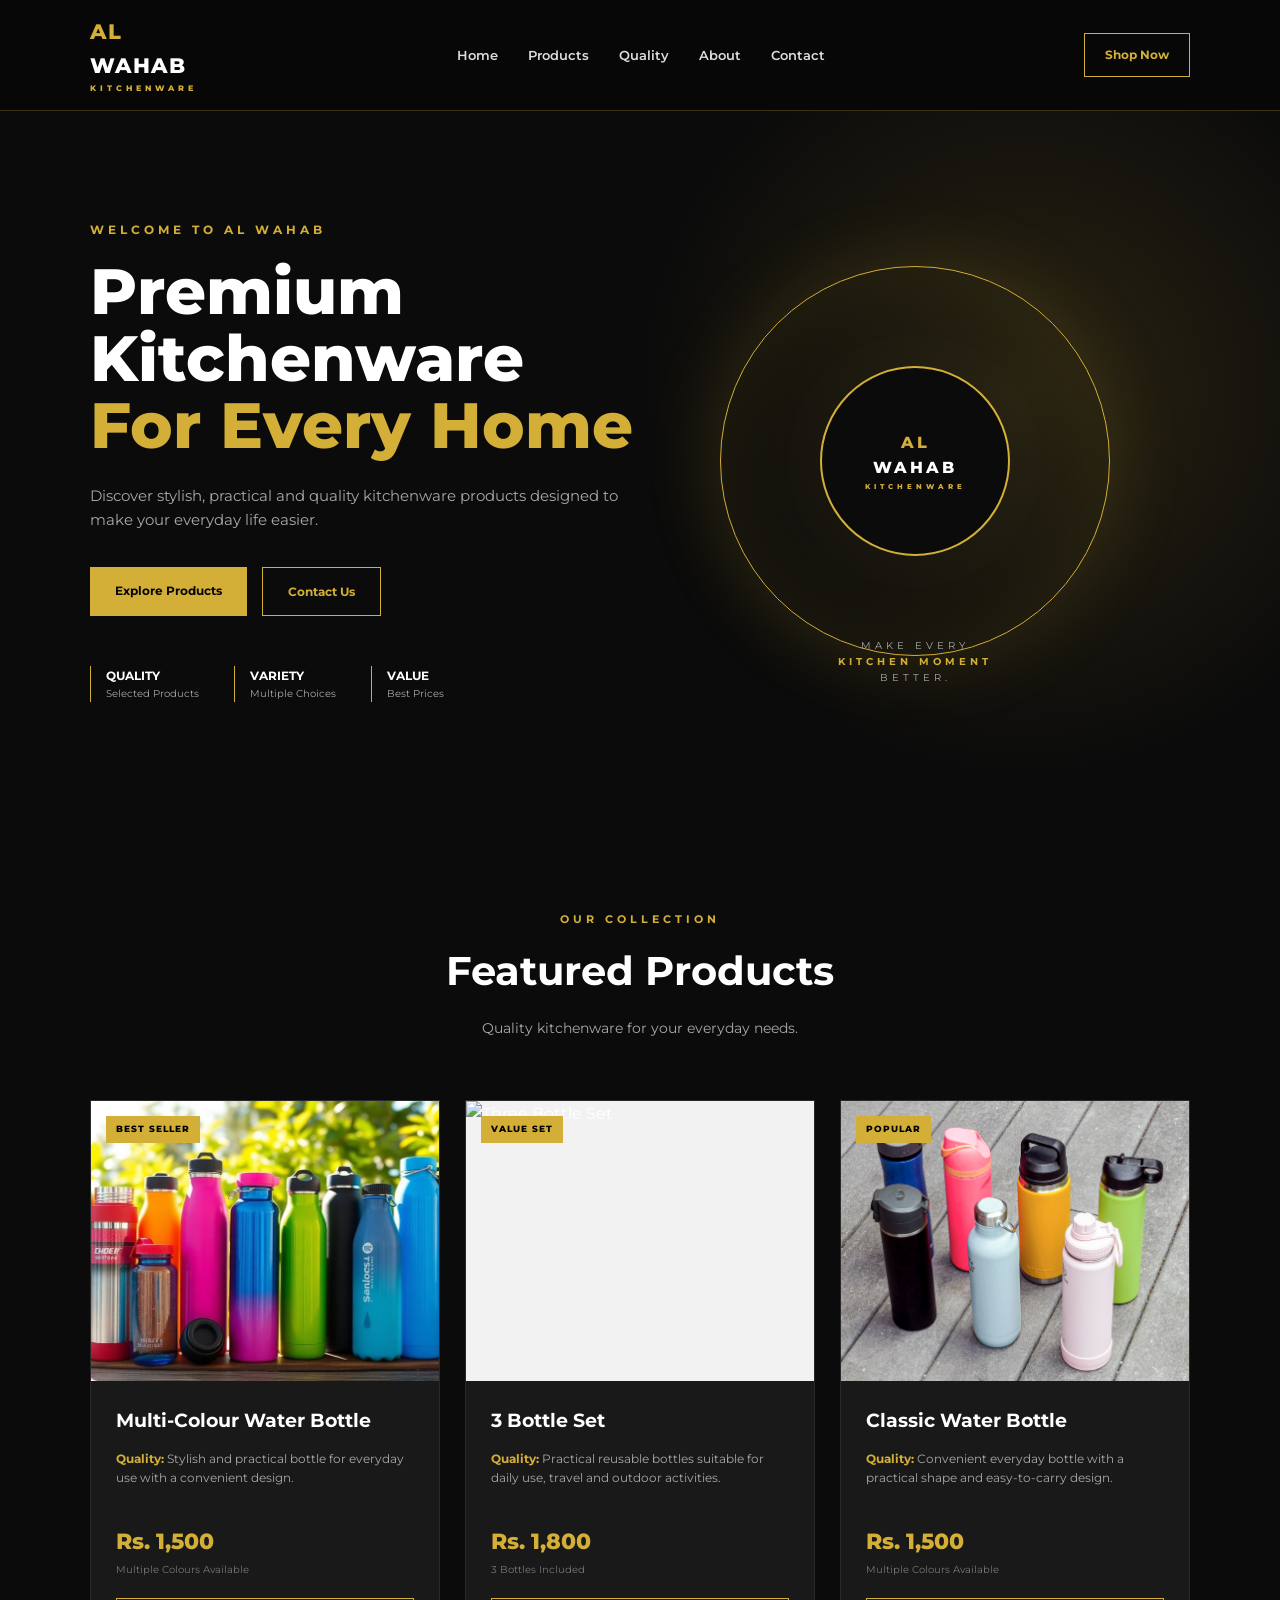
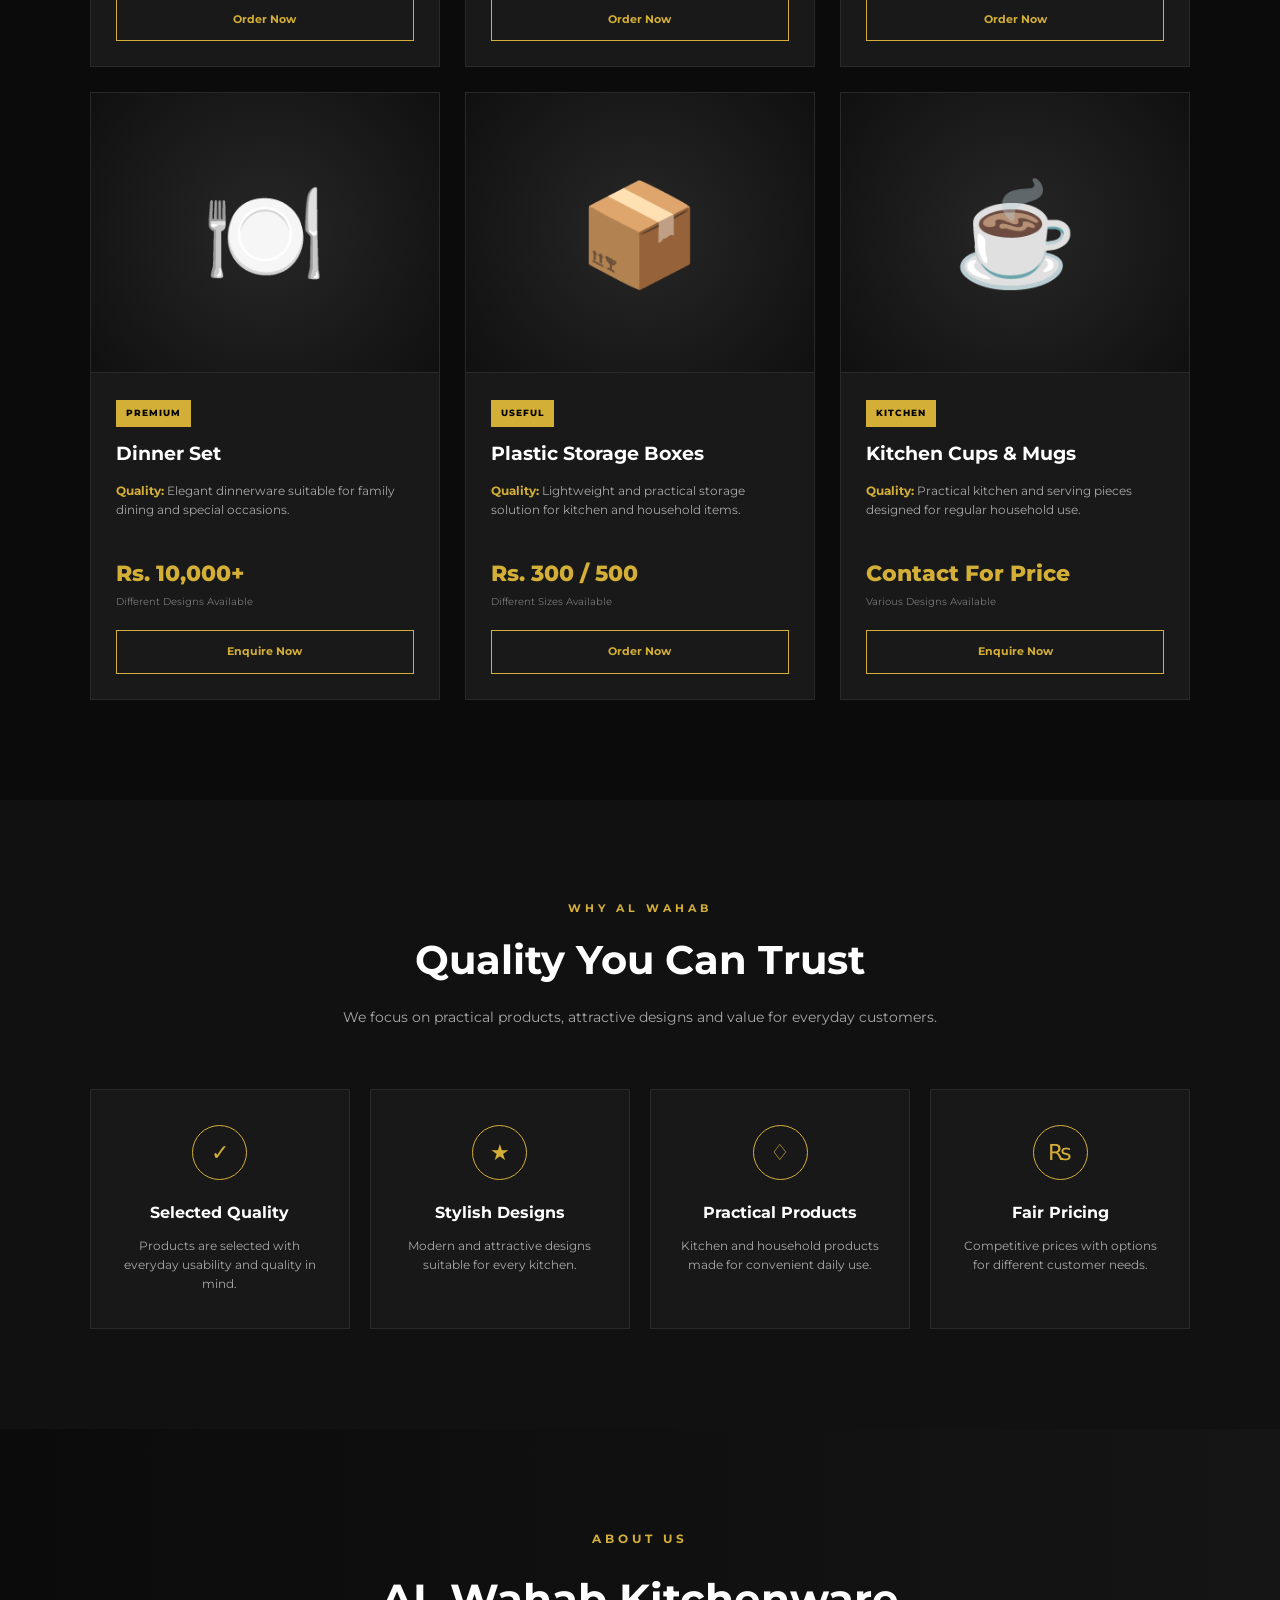
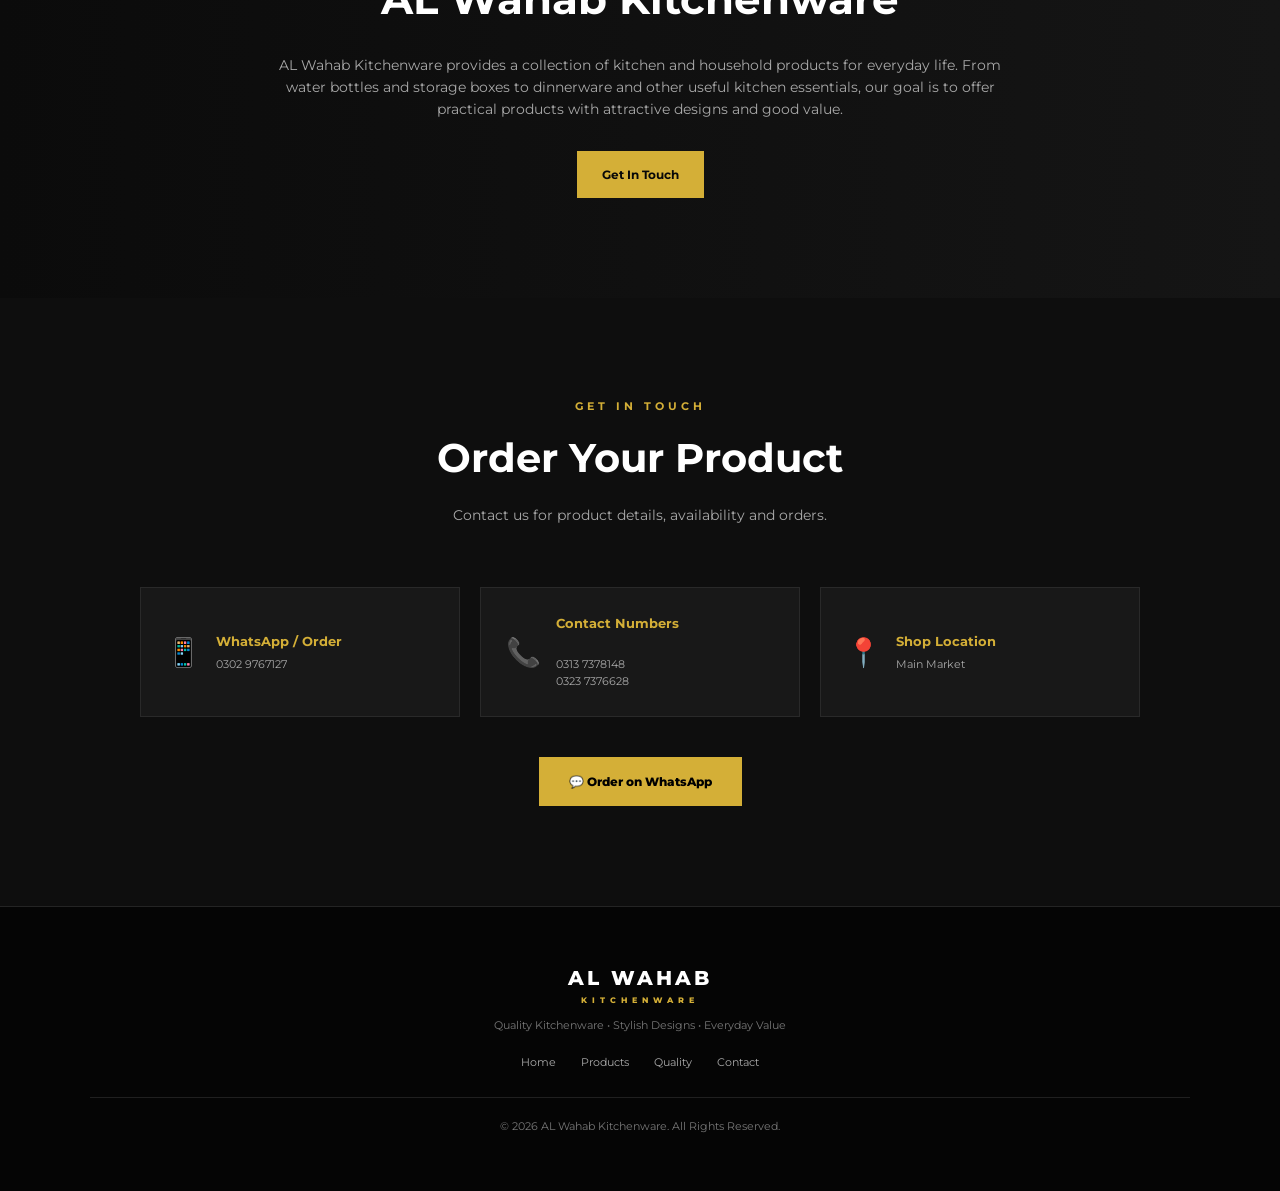
==== index.html @ 00d8bc2f "Add files via upload" ====
<!DOCTYPE html>
<html lang="en">
<head>
    <meta charset="UTF-8">
    <meta name="viewport" content="width=device-width, initial-scale=1.0">

    <title>AL Wahab Kitchenware</title>

    <link rel="preconnect" href="https://fonts.googleapis.com">
    <link rel="preconnect" href="https://fonts.gstatic.com" crossorigin>

    <link href="https://fonts.googleapis.com/css2?family=Montserrat:wght@400;500;600;700;800&display=swap"
          rel="stylesheet">

    <link rel="stylesheet" href="style.css">
</head>

<body>

<!-- ================= NAVBAR ================= -->

<header class="navbar">

    <div class="logo">
        <span>AL</span> WAHAB
        <small>KITCHENWARE</small>
    </div>

    <nav>
        <a href="#home">Home</a>
        <a href="#products">Products</a>
        <a href="#quality">Quality</a>
        <a href="#about">About</a>
        <a href="#contact">Contact</a>
    </nav>

    <a href="#products" class="nav-button">
        Shop Now
    </a>

</header>


<!-- ================= HERO ================= -->

<section class="hero" id="home">

    <div class="hero-content">

        <p class="small-heading">
            WELCOME TO AL WAHAB
        </p>

        <h1>
            Premium Kitchenware
            <span>For Every Home</span>
        </h1>

        <p class="hero-description">
            Discover stylish, practical and quality kitchenware
            products designed to make your everyday life easier.
        </p>

        <div class="hero-buttons">

            <a href="#products" class="gold-button">
                Explore Products
            </a>

            <a href="#contact" class="outline-button">
                Contact Us
            </a>

        </div>

        <div class="features">

            <div>
                <strong>QUALITY</strong>
                <small>Selected Products</small>
            </div>

            <div>
                <strong>VARIETY</strong>
                <small>Multiple Choices</small>
            </div>

            <div>
                <strong>VALUE</strong>
                <small>Best Prices</small>
            </div>

        </div>

    </div>


    <div class="hero-design">

        <div class="circle"></div>

        <div class="hero-logo">
            <span>AL</span>
            WAHAB
            <small>KITCHENWARE</small>
        </div>

        <p>
            MAKE EVERY
            <strong>KITCHEN MOMENT</strong>
            BETTER.
        </p>

    </div>

</section>


<!-- ================= PRODUCTS ================= -->

<section class="products-section" id="products">

    <div class="section-title">

        <p>OUR COLLECTION</p>

        <h2>Featured Products</h2>

        <span>
            Quality kitchenware for your everyday needs.
        </span>

    </div>


    <div class="product-grid">


        <!-- PRODUCT 1 -->

        <div class="product-card">

            <div class="product-image">

                <img src="stylish_reusable_water_bottles.jpg"
                     alt="Multi Colour Water Bottle">

                <span class="product-tag">
                    BEST SELLER
                </span>

            </div>

            <div class="product-content">

                <h3>
                    Multi-Colour Water Bottle
                </h3>

                <p class="quality">
                    <strong>Quality:</strong>
                    Stylish and practical bottle for
                    everyday use with a convenient design.
                </p>

                <div class="price">
                    Rs. 1,500
                </div>

                <p class="availability">
                    Multiple Colours Available
                </p>

                <a href="#contact" class="order-button">
                    Order Now
                </a>

            </div>

        </div>


        <!-- PRODUCT 2 -->

        <div class="product-card">

            <div class="product-image">

                <img src="set-of-3-water-bottle-with-motivational-1000x1000.webp"
                     alt="Three Bottle Set">

                <span class="product-tag">
                    VALUE SET
                </span>

            </div>

            <div class="product-content">

                <h3>
                    3 Bottle Set
                </h3>

                <p class="quality">
                    <strong>Quality:</strong>
                    Practical reusable bottles suitable
                    for daily use, travel and outdoor activities.
                </p>

                <div class="price">
                    Rs. 1,800
                </div>

                <p class="availability">
                    3 Bottles Included
                </p>

                <a href="#contact" class="order-button">
                    Order Now
                </a>

            </div>

        </div>


        <!-- PRODUCT 3 -->

        <div class="product-card">

            <div class="product-image">

                <img src="waterbottle_lineup_reshoot_1-630ca81c320c48d684f269d82783acb2 (1).jpeg"
                     alt="Water Bottle">

                <span class="product-tag">
                    POPULAR
                </span>

            </div>

            <div class="product-content">

                <h3>
                    Classic Water Bottle
                </h3>

                <p class="quality">
                    <strong>Quality:</strong>
                    Convenient everyday bottle with a
                    practical shape and easy-to-carry design.
                </p>

                <div class="price">
                    Rs. 1,500
                </div>

                <p class="availability">
                    Multiple Colours Available
                </p>

                <a href="#contact" class="order-button">
                    Order Now
                </a>

            </div>

        </div>


        <!-- PRODUCT 4 -->

        <div class="product-card">

            <div class="product-icon">
                🍽️
            </div>

            <div class="product-content">

                <span class="product-tag static">
                    PREMIUM
                </span>

                <h3>
                    Dinner Set
                </h3>

                <p class="quality">
                    <strong>Quality:</strong>
                    Elegant dinnerware suitable for
                    family dining and special occasions.
                </p>

                <div class="price">
                    Rs. 10,000+
                </div>

                <p class="availability">
                    Different Designs Available
                </p>

                <a href="#contact" class="order-button">
                    Enquire Now
                </a>

            </div>

        </div>


        <!-- PRODUCT 5 -->

        <div class="product-card">

            <div class="product-icon">
                📦
            </div>

            <div class="product-content">

                <span class="product-tag static">
                    USEFUL
                </span>

                <h3>
                    Plastic Storage Boxes
                </h3>

                <p class="quality">
                    <strong>Quality:</strong>
                    Lightweight and practical storage
                    solution for kitchen and household items.
                </p>

                <div class="price">
                    Rs. 300 / 500
                </div>

                <p class="availability">
                    Different Sizes Available
                </p>

                <a href="#contact" class="order-button">
                    Order Now
                </a>

            </div>

        </div>


        <!-- PRODUCT 6 -->

        <div class="product-card">

            <div class="product-icon">
                ☕
            </div>

            <div class="product-content">

                <span class="product-tag static">
                    KITCHEN
                </span>

                <h3>
                    Kitchen Cups & Mugs
                </h3>

                <p class="quality">
                    <strong>Quality:</strong>
                    Practical kitchen and serving pieces
                    designed for regular household use.
                </p>

                <div class="price">
                    Contact For Price
                </div>

                <p class="availability">
                    Various Designs Available
                </p>

                <a href="#contact" class="order-button">
                    Enquire Now
                </a>

            </div>

        </div>

    </div>

</section>


<!-- ================= QUALITY ================= -->

<section class="quality-section" id="quality">

    <div class="section-title">

        <p>WHY AL WAHAB</p>

        <h2>Quality You Can Trust</h2>

        <span>
            We focus on practical products, attractive designs
            and value for everyday customers.
        </span>

    </div>


    <div class="quality-grid">

        <div class="quality-box">

            <div class="quality-icon">✓</div>

            <h3>
                Selected Quality
            </h3>

            <p>
                Products are selected with everyday
                usability and quality in mind.
            </p>

        </div>


        <div class="quality-box">

            <div class="quality-icon">★</div>

            <h3>
                Stylish Designs
            </h3>

            <p>
                Modern and attractive designs suitable
                for every kitchen.
            </p>

        </div>


        <div class="quality-box">

            <div class="quality-icon">♢</div>

            <h3>
                Practical Products
            </h3>

            <p>
                Kitchen and household products made
                for convenient daily use.
            </p>

        </div>


        <div class="quality-box">

            <div class="quality-icon">₨</div>

            <h3>
                Fair Pricing
            </h3>

            <p>
                Competitive prices with options for
                different customer needs.
            </p>

        </div>

    </div>

</section>


<!-- ================= ABOUT ================= -->

<section class="about-section" id="about">

    <div class="about-content">

        <p class="small-heading">
            ABOUT US
        </p>

        <h2>
            AL Wahab Kitchenware
        </h2>

        <p>
            AL Wahab Kitchenware provides a collection of
            kitchen and household products for everyday life.
            From water bottles and storage boxes to dinnerware
            and other useful kitchen essentials, our goal is to
            offer practical products with attractive designs
            and good value.
        </p>

        <a href="#contact" class="gold-button">
            Get In Touch
        </a>

    </div>

</section>


<!-- ================= CONTACT ================= -->

<section class="contact-section" id="contact">

    <div class="section-title">

        <p>GET IN TOUCH</p>

        <h2>
            Order Your Product
        </h2>

        <span>
            Contact us for product details, availability
            and orders.
        </span>

    </div>


    <div class="contact-box">

        <div class="contact-item">

            <span>📱</span>

            <div>

                <h3>
                    WhatsApp / Order
                </h3>

                <p>
                    0302 9767127
                </p>

            </div>

        </div>


        <div class="contact-item">

            <span>📞</span>

            <div>

                <h3>
                    Contact Numbers
                </h3>

                <p>
                    <br>
                    0313 7378148<br>
                    0323 7376628
                </p>

            </div>

        </div>


        <div class="contact-item">

            <span>📍</span>

            <div>

                <h3>
                    Shop Location
                </h3>

                <p>
                    Main Market
                </p>

            </div>

        </div>

    </div>


    <a href="https://wa.me/923029767127"
       class="whatsapp-button"
       target="_blank">

        💬 Order on WhatsApp

    </a>

</section>


<!-- ================= FOOTER ================= -->

<footer>

    <div class="footer-logo">

        AL WAHAB

        <span>
            KITCHENWARE
        </span>

    </div>

    <p>
        Quality Kitchenware • Stylish Designs • Everyday Value
    </p>

    <div class="footer-links">

        <a href="#home">Home</a>
        <a href="#products">Products</a>
        <a href="#quality">Quality</a>
        <a href="#contact">Contact</a>

    </div>

    <p class="copyright">
        © 2026 AL Wahab Kitchenware. All Rights Reserved.
    </p>

</footer>

</body>
</html>
---- style.css ----
/* =========================================
   AL WAHAB KITCHENWARE
   BLACK + GOLD DESIGN
========================================= */

* {
    margin: 0;
    padding: 0;
    box-sizing: border-box;
}

html {
    scroll-behavior: smooth;
}

body {
    font-family: "Montserrat", sans-serif;
    background: #0b0b0b;
    color: #ffffff;
    line-height: 1.6;
}

a {
    text-decoration: none;
    color: inherit;
}

img {
    width: 100%;
    display: block;
}

:root {
    --black: #0b0b0b;
    --black-light: #151515;
    --black-card: #191919;
    --gold: #d4af37;
    --gold-light: #f0d36a;
    --white: #ffffff;
    --gray: #a8a8a8;
}


/* ================= NAVBAR ================= */

.navbar {
    width: 100%;
    min-height: 80px;
    padding: 15px 7%;

    display: flex;
    align-items: center;
    justify-content: space-between;

    background: rgba(8, 8, 8, 0.96);

    border-bottom: 1px solid rgba(212, 175, 55, 0.25);

    position: sticky;
    top: 0;
    z-index: 1000;

    backdrop-filter: blur(10px);
}

.logo {
    color: white;
    font-size: 21px;
    font-weight: 800;
    letter-spacing: 1px;

    display: flex;
    flex-direction: column;
}

.logo span {
    color: var(--gold);
}

.logo small {
    font-size: 8px;
    letter-spacing: 4px;
    color: var(--gold);
}

.navbar nav {
    display: flex;
    gap: 30px;
}

.navbar nav a {
    color: #ddd;
    font-size: 13px;
    font-weight: 600;
    transition: 0.3s;
}

.navbar nav a:hover {
    color: var(--gold);
}

.nav-button {
    padding: 11px 20px;

    border: 1px solid var(--gold);
    color: var(--gold);

    font-size: 12px;
    font-weight: 700;

    transition: 0.3s;
}

.nav-button:hover {
    background: var(--gold);
    color: #000;
}


/* ================= HERO ================= */

.hero {
    min-height: 700px;

    padding: 90px 7%;

    display: grid;
    grid-template-columns: 1fr 1fr;

    align-items: center;

    background:
        radial-gradient(
            circle at 80% 40%,
            rgba(212, 175, 55, 0.15),
            transparent 35%
        );

    overflow: hidden;
}

.hero-content {
    max-width: 650px;
}

.small-heading {
    color: var(--gold);

    font-size: 12px;
    font-weight: 700;

    letter-spacing: 4px;

    margin-bottom: 18px;
}

.hero h1 {
    font-size: clamp(42px, 5vw, 75px);

    line-height: 1.05;

    margin-bottom: 25px;

    font-weight: 800;
}

.hero h1 span {
    display: block;
    color: var(--gold);
}

.hero-description {
    color: var(--gray);

    max-width: 580px;

    font-size: 15px;

    margin-bottom: 35px;
}

.hero-buttons {
    display: flex;
    gap: 15px;

    margin-bottom: 50px;
}

.gold-button,
.outline-button {
    display: inline-block;

    padding: 14px 25px;

    font-size: 12px;

    font-weight: 700;

    transition: 0.3s;
}

.gold-button {
    background: var(--gold);
    color: #080808;
}

.gold-button:hover {
    background: var(--gold-light);
    transform: translateY(-3px);
}

.outline-button {
    border: 1px solid var(--gold);
    color: var(--gold);
}

.outline-button:hover {
    background: var(--gold);
    color: #000;
}

.features {
    display: flex;
    gap: 35px;
}

.features div {
    display: flex;
    flex-direction: column;

    border-left: 1px solid var(--gold);

    padding-left: 15px;
}

.features strong {
    font-size: 12px;
    color: white;
}

.features small {
    font-size: 10px;
    color: var(--gray);
}


/* ================= HERO DESIGN ================= */

.hero-design {
    height: 500px;

    position: relative;

    display: flex;

    justify-content: center;
    align-items: center;

    flex-direction: column;
}

.circle {
    width: 390px;
    height: 390px;

    border-radius: 50%;

    border: 1px solid var(--gold);

    box-shadow:
        0 0 80px rgba(212, 175, 55, 0.15),
        inset 0 0 80px rgba(212, 175, 55, 0.08);

    position: absolute;

    animation: rotateCircle 18s linear infinite;
}

@keyframes rotateCircle {

    from {
        transform: rotate(0deg);
    }

    to {
        transform: rotate(360deg);
    }

}

.hero-logo {
    width: 190px;
    height: 190px;

    border: 2px solid var(--gold);

    border-radius: 50%;

    display: flex;

    align-items: center;
    justify-content: center;

    flex-direction: column;

    font-weight: 800;

    letter-spacing: 3px;

    z-index: 2;

    background: #0b0b0b;
}

.hero-logo span {
    color: var(--gold);
}

.hero-logo small {
    color: var(--gold);

    font-size: 7px;

    letter-spacing: 4px;
}

.hero-design p {
    position: absolute;

    bottom: 25px;

    color: var(--gray);

    font-size: 10px;

    letter-spacing: 4px;

    text-align: center;
}

.hero-design p strong {
    display: block;
    color: var(--gold);
}


/* ================= SECTIONS ================= */

.products-section,
.quality-section,
.about-section,
.contact-section {
    padding: 100px 7%;
}

.section-title {
    text-align: center;

    max-width: 700px;

    margin: 0 auto 60px;
}

.section-title p {
    color: var(--gold);

    font-size: 11px;

    letter-spacing: 4px;

    font-weight: 700;

    margin-bottom: 10px;
}

.section-title h2 {
    font-size: 40px;

    margin-bottom: 12px;
}

.section-title span {
    color: var(--gray);

    font-size: 14px;
}


/* ================= PRODUCTS ================= */

.product-grid {
    display: grid;

    grid-template-columns:
        repeat(3, 1fr);

    gap: 25px;
}

.product-card {
    background: var(--black-card);

    border: 1px solid #292929;

    overflow: hidden;

    transition: 0.4s;

    position: relative;
}

.product-card:hover {
    transform: translateY(-8px);

    border-color: var(--gold);

    box-shadow:
        0 20px 50px rgba(0, 0, 0, 0.5);
}

.product-image {
    height: 280px;

    position: relative;

    background: #f2f2f2;

    overflow: hidden;
}

.product-image img {
    width: 100%;
    height: 100%;

    object-fit: cover;

    transition: 0.5s;
}

.product-card:hover .product-image img {
    transform: scale(1.05);
}

.product-tag {
    position: absolute;

    top: 15px;
    left: 15px;

    background: var(--gold);

    color: #000;

    padding: 6px 10px;

    font-size: 9px;

    font-weight: 800;

    letter-spacing: 1px;
}

.product-tag.static {
    position: static;

    display: inline-block;

    margin-bottom: 12px;
}

.product-content {
    padding: 25px;
}

.product-content h3 {
    font-size: 19px;

    margin-bottom: 12px;
}

.quality {
    color: var(--gray);

    font-size: 12px;

    min-height: 60px;

    margin-bottom: 15px;
}

.quality strong {
    color: var(--gold);
}

.price {
    color: var(--gold);

    font-size: 22px;

    font-weight: 800;

    margin-bottom: 3px;
}

.availability {
    color: #777;

    font-size: 10px;

    margin-bottom: 20px;
}

.order-button {
    display: block;

    text-align: center;

    padding: 12px;

    border: 1px solid var(--gold);

    color: var(--gold);

    font-size: 11px;

    font-weight: 700;

    transition: 0.3s;
}

.order-button:hover {
    background: var(--gold);

    color: #000;
}

.product-icon {
    height: 280px;

    background:
        radial-gradient(
            circle,
            #272727,
            #101010
        );

    display: flex;

    justify-content: center;
    align-items: center;

    font-size: 100px;

    border-bottom: 1px solid #292929;
}


/* ================= QUALITY ================= */

.quality-section {
    background: #111;
}

.quality-grid {
    display: grid;

    grid-template-columns:
        repeat(4, 1fr);

    gap: 20px;
}

.quality-box {
    background: #181818;

    padding: 35px 25px;

    text-align: center;

    border: 1px solid #292929;

    transition: 0.3s;
}

.quality-box:hover {
    border-color: var(--gold);

    transform: translateY(-5px);
}

.quality-icon {
    width: 55px;
    height: 55px;

    margin: 0 auto 20px;

    border-radius: 50%;

    border: 1px solid var(--gold);

    color: var(--gold);

    display: flex;

    align-items: center;
    justify-content: center;

    font-size: 22px;
}

.quality-box h3 {
    font-size: 16px;

    margin-bottom: 10px;
}

.quality-box p {
    color: var(--gray);

    font-size: 12px;
}


/* ================= ABOUT ================= */

.about-section {
    background:
        linear-gradient(
            90deg,
            #0b0b0b,
            #151515
        );
}

.about-content {
    max-width: 750px;

    margin: auto;

    text-align: center;
}

.about-content h2 {
    font-size: 42px;

    margin-bottom: 20px;
}

.about-content > p:not(.small-heading) {
    color: var(--gray);

    font-size: 14px;

    margin-bottom: 30px;
}


/* ================= CONTACT ================= */

.contact-section {
    background: #0e0e0e;
}

.contact-box {
    max-width: 1000px;

    margin: auto;

    display: grid;

    grid-template-columns:
        repeat(3, 1fr);

    gap: 20px;

    margin-bottom: 40px;
}

.contact-item {
    padding: 25px;

    background: #181818;

    border: 1px solid #292929;

    display: flex;

    gap: 15px;

    align-items: center;
}

.contact-item > span {
    font-size: 28px;
}

.contact-item h3 {
    font-size: 13px;

    color: var(--gold);

    margin-bottom: 4px;
}

.contact-item p {
    color: var(--gray);

    font-size: 11px;
}

.whatsapp-button {
    display: block;

    width: fit-content;

    margin: auto;

    padding: 15px 30px;

    background: var(--gold);

    color: #000;

    font-size: 12px;

    font-weight: 800;

    transition: 0.3s;
}

.whatsapp-button:hover {
    background: var(--gold-light);

    transform: scale(1.03);
}


/* ================= FOOTER ================= */

footer {
    background: #050505;

    border-top: 1px solid #242424;

    padding: 55px 7%;

    text-align: center;
}

.footer-logo {
    color: white;

    font-weight: 800;

    font-size: 20px;

    letter-spacing: 3px;

    margin-bottom: 10px;
}

.footer-logo span {
    display: block;

    color: var(--gold);

    font-size: 8px;

    letter-spacing: 5px;
}

footer > p {
    color: #777;

    font-size: 11px;

    margin-bottom: 20px;
}

.footer-links {
    display: flex;

    justify-content: center;

    gap: 25px;

    margin-bottom: 25px;
}

.footer-links a {
    color: #aaa;

    font-size: 11px;
}

.footer-links a:hover {
    color: var(--gold);
}

.copyright {
    border-top: 1px solid #202020;

    padding-top: 20px;

    margin-bottom: 0;
}


/* ================= RESPONSIVE ================= */

@media (max-width: 950px) {

    .navbar nav {
        gap: 15px;
    }

    .hero {
        grid-template-columns: 1fr;
        text-align: center;
    }

    .hero-content {
        margin: auto;
    }

    .hero-description {
        margin-left: auto;
        margin-right: auto;
    }

    .hero-buttons,
    .features {
        justify-content: center;
    }

    .hero-design {
        margin-top: 40px;
    }

    .product-grid {
        grid-template-columns:
            repeat(2, 1fr);
    }

    .quality-grid {
        grid-template-columns:
            repeat(2, 1fr);
    }

}


@media (max-width: 650px) {

    .navbar {
        padding: 15px 5%;
    }

    .navbar nav {
        display: none;
    }

    .nav-button {
        padding: 9px 13px;
    }

    .hero {
        padding: 70px 5%;
    }

    .hero h1 {
        font-size: 40px;
    }

    .hero-buttons {
        flex-direction: column;
    }

    .features {
        gap: 15px;
        flex-wrap: wrap;
    }

    .circle {
        width: 280px;
        height: 280px;
    }

    .hero-logo {
        width: 140px;
        height: 140px;
        font-size: 13px;
    }

    .products-section,
    .quality-section,
    .about-section,
    .contact-section {
        padding: 70px 5%;
    }

    .section-title h2 {
        font-size: 30px;
    }

    .product-grid {
        grid-template-columns: 1fr;
    }

    .quality-grid {
        grid-template-columns: 1fr;
    }

    .contact-box {
        grid-template-columns: 1fr;
    }

    .about-content h2 {
        font-size: 30px;
    }

    .footer-links {
        flex-wrap: wrap;
    }

}
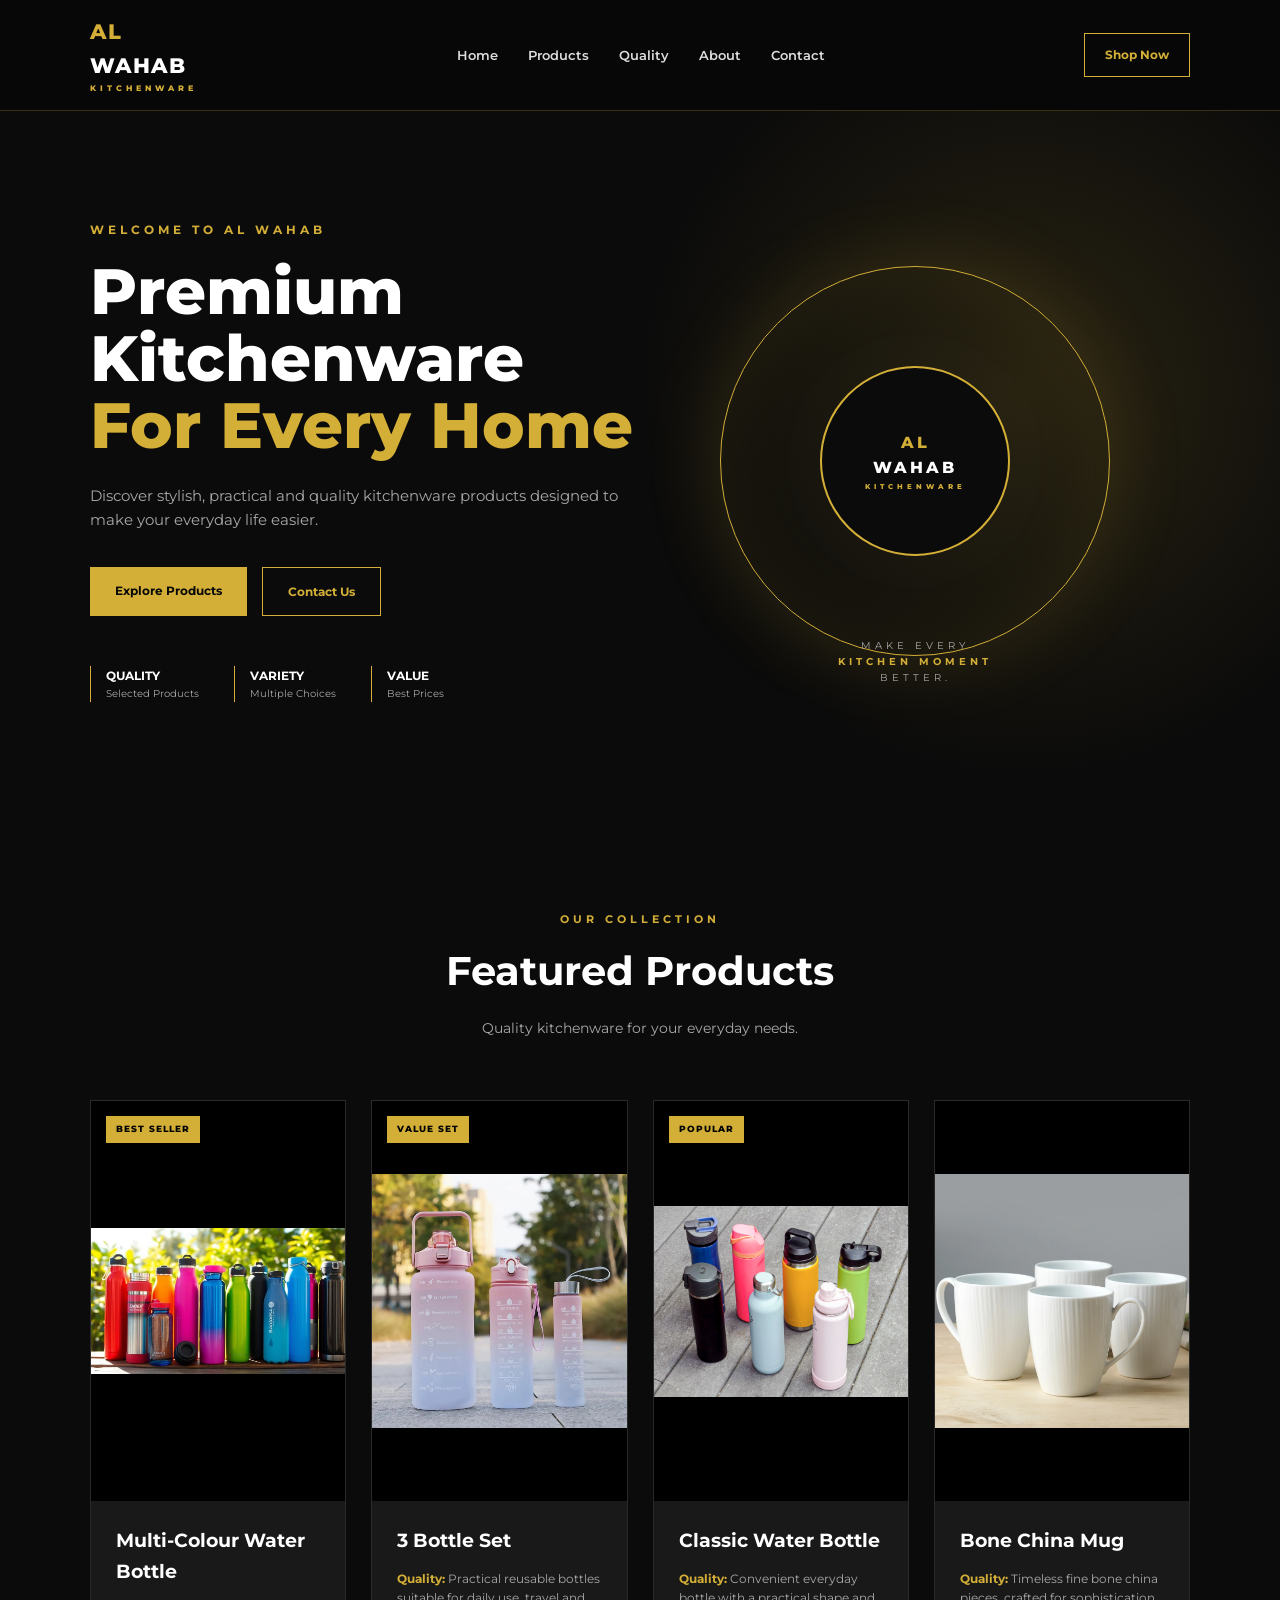
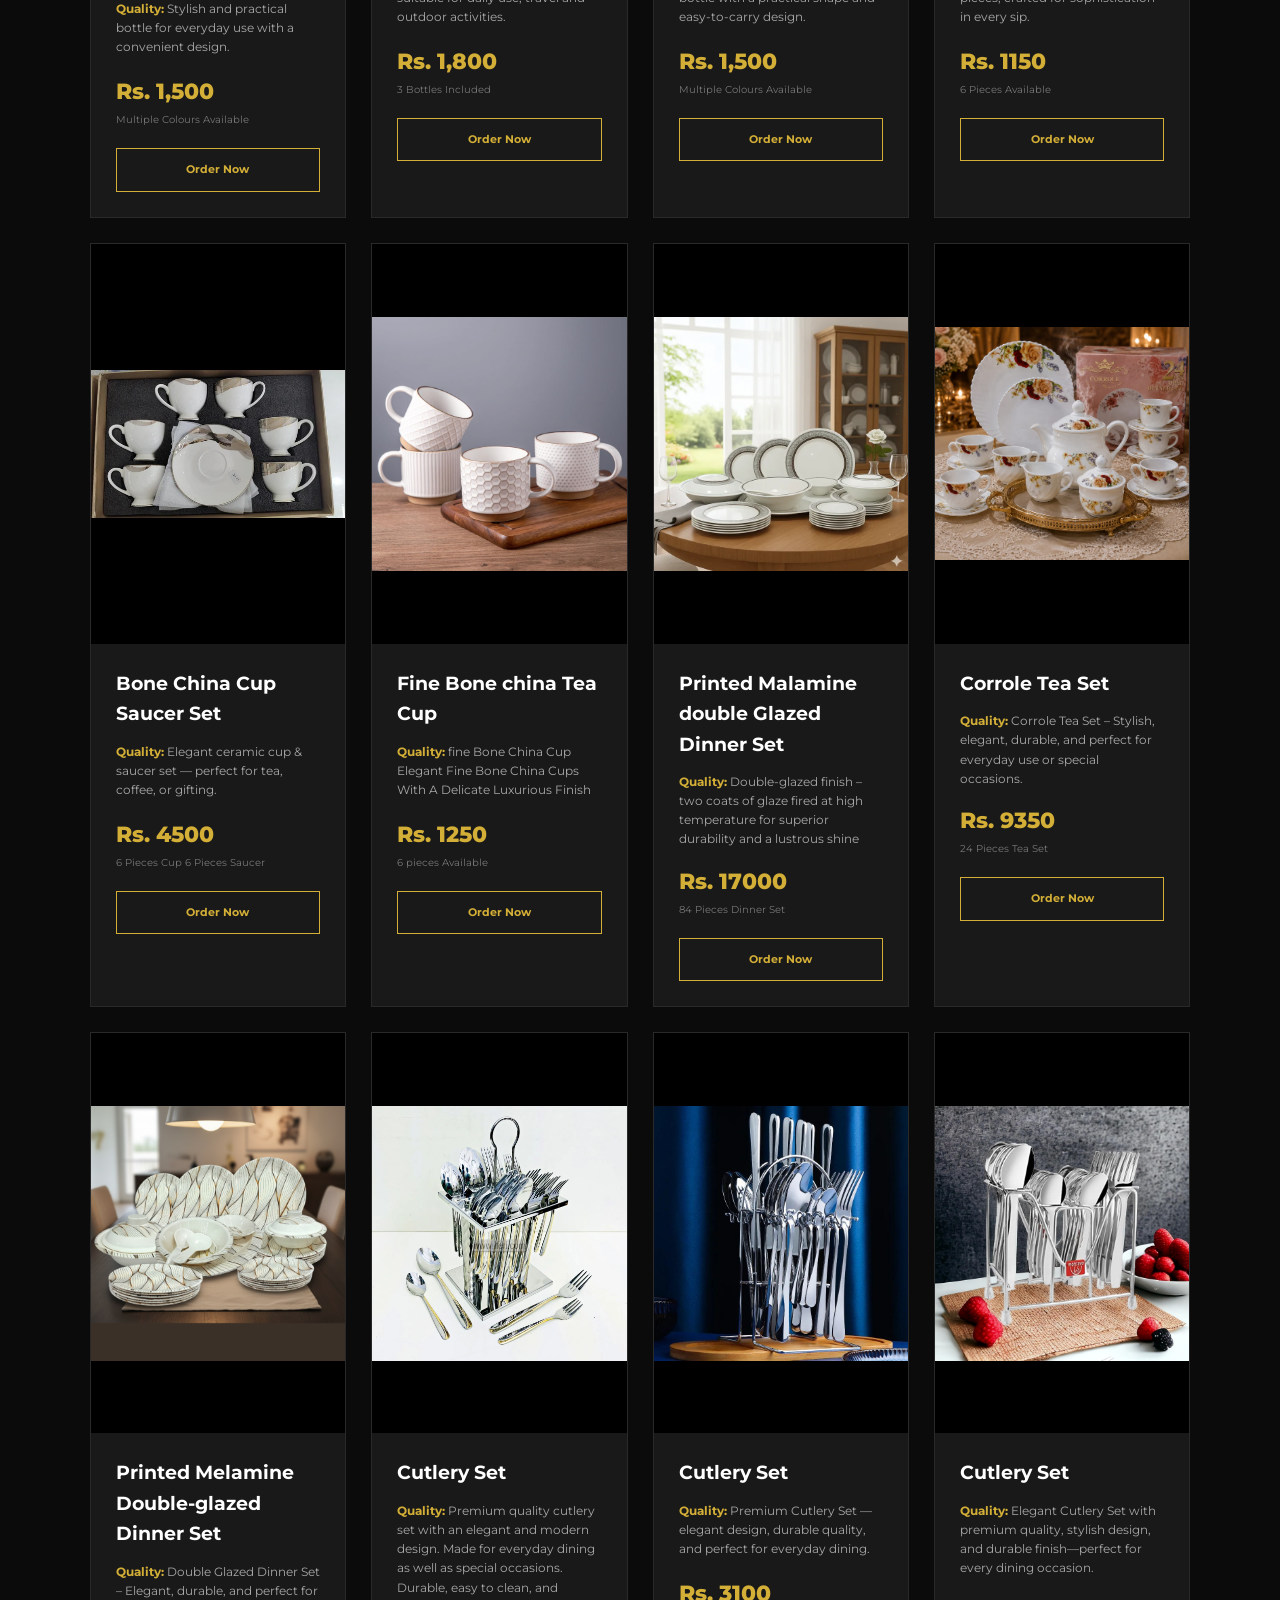
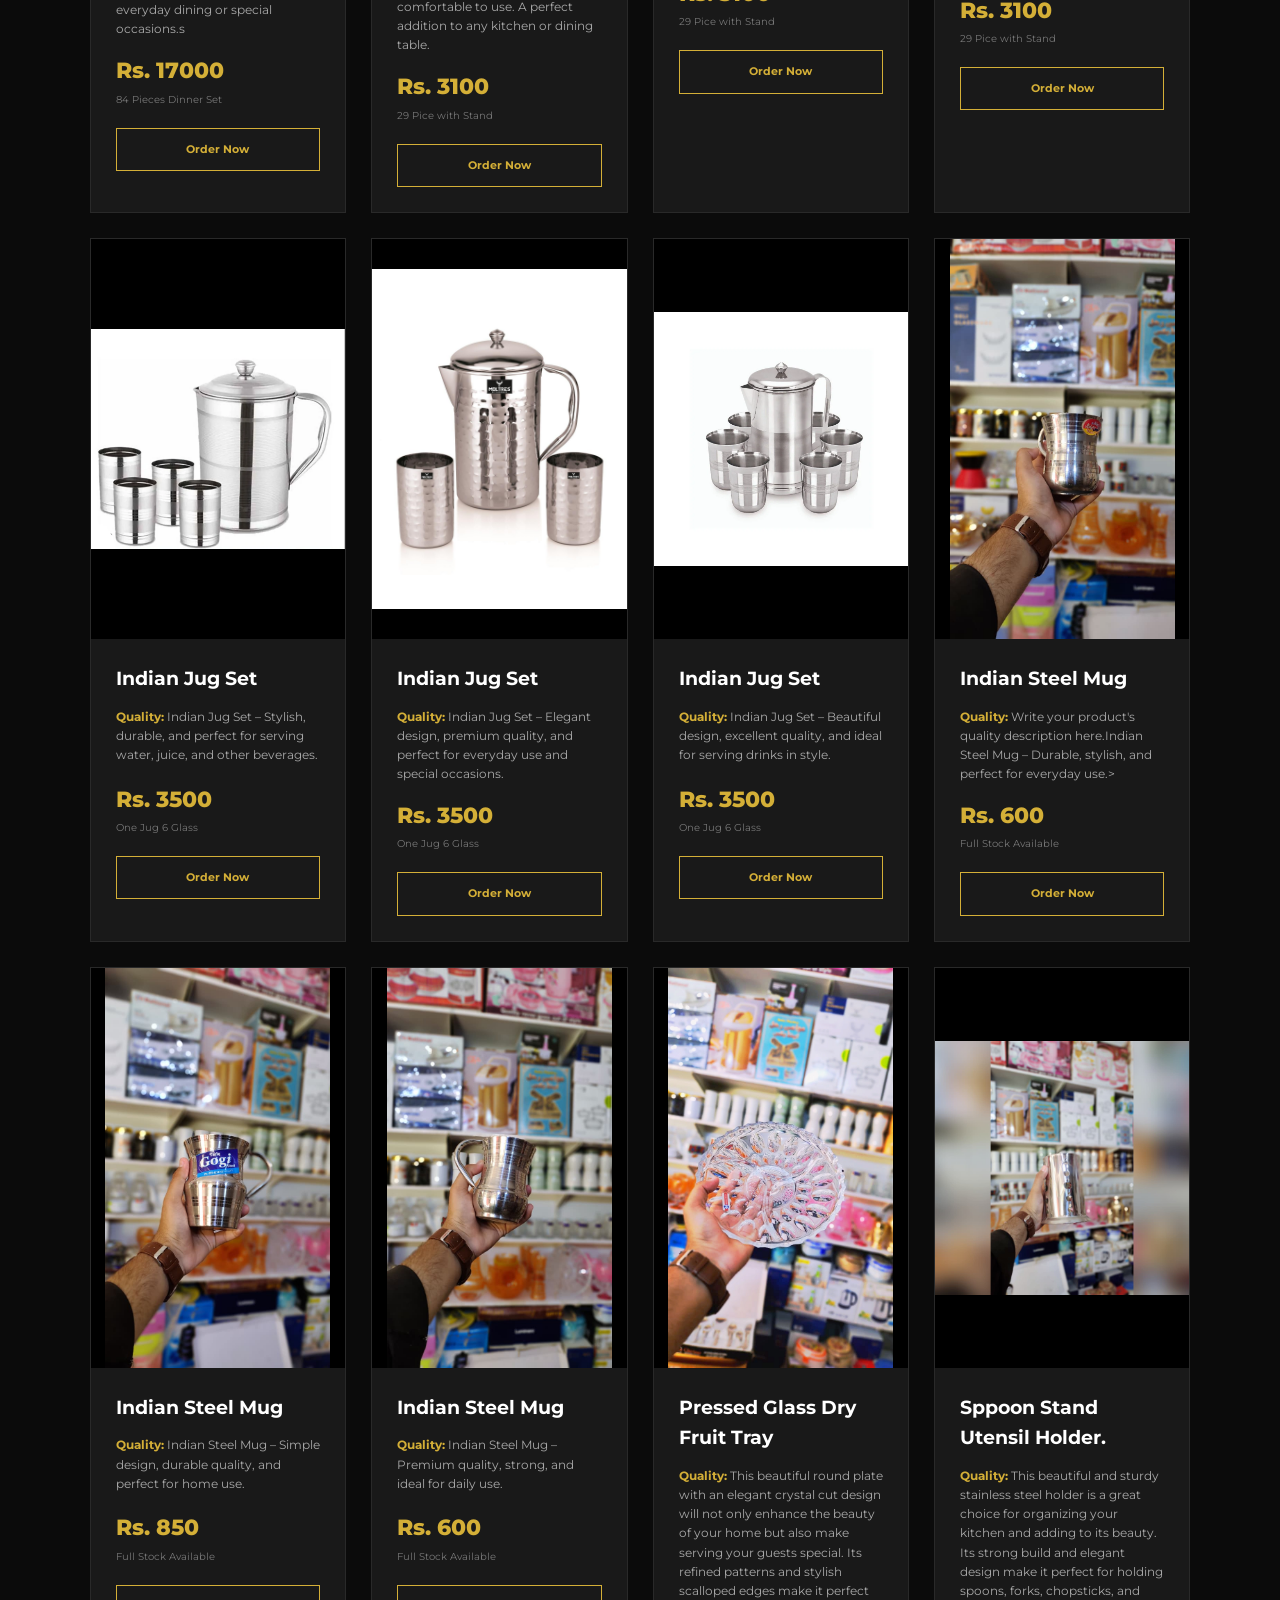
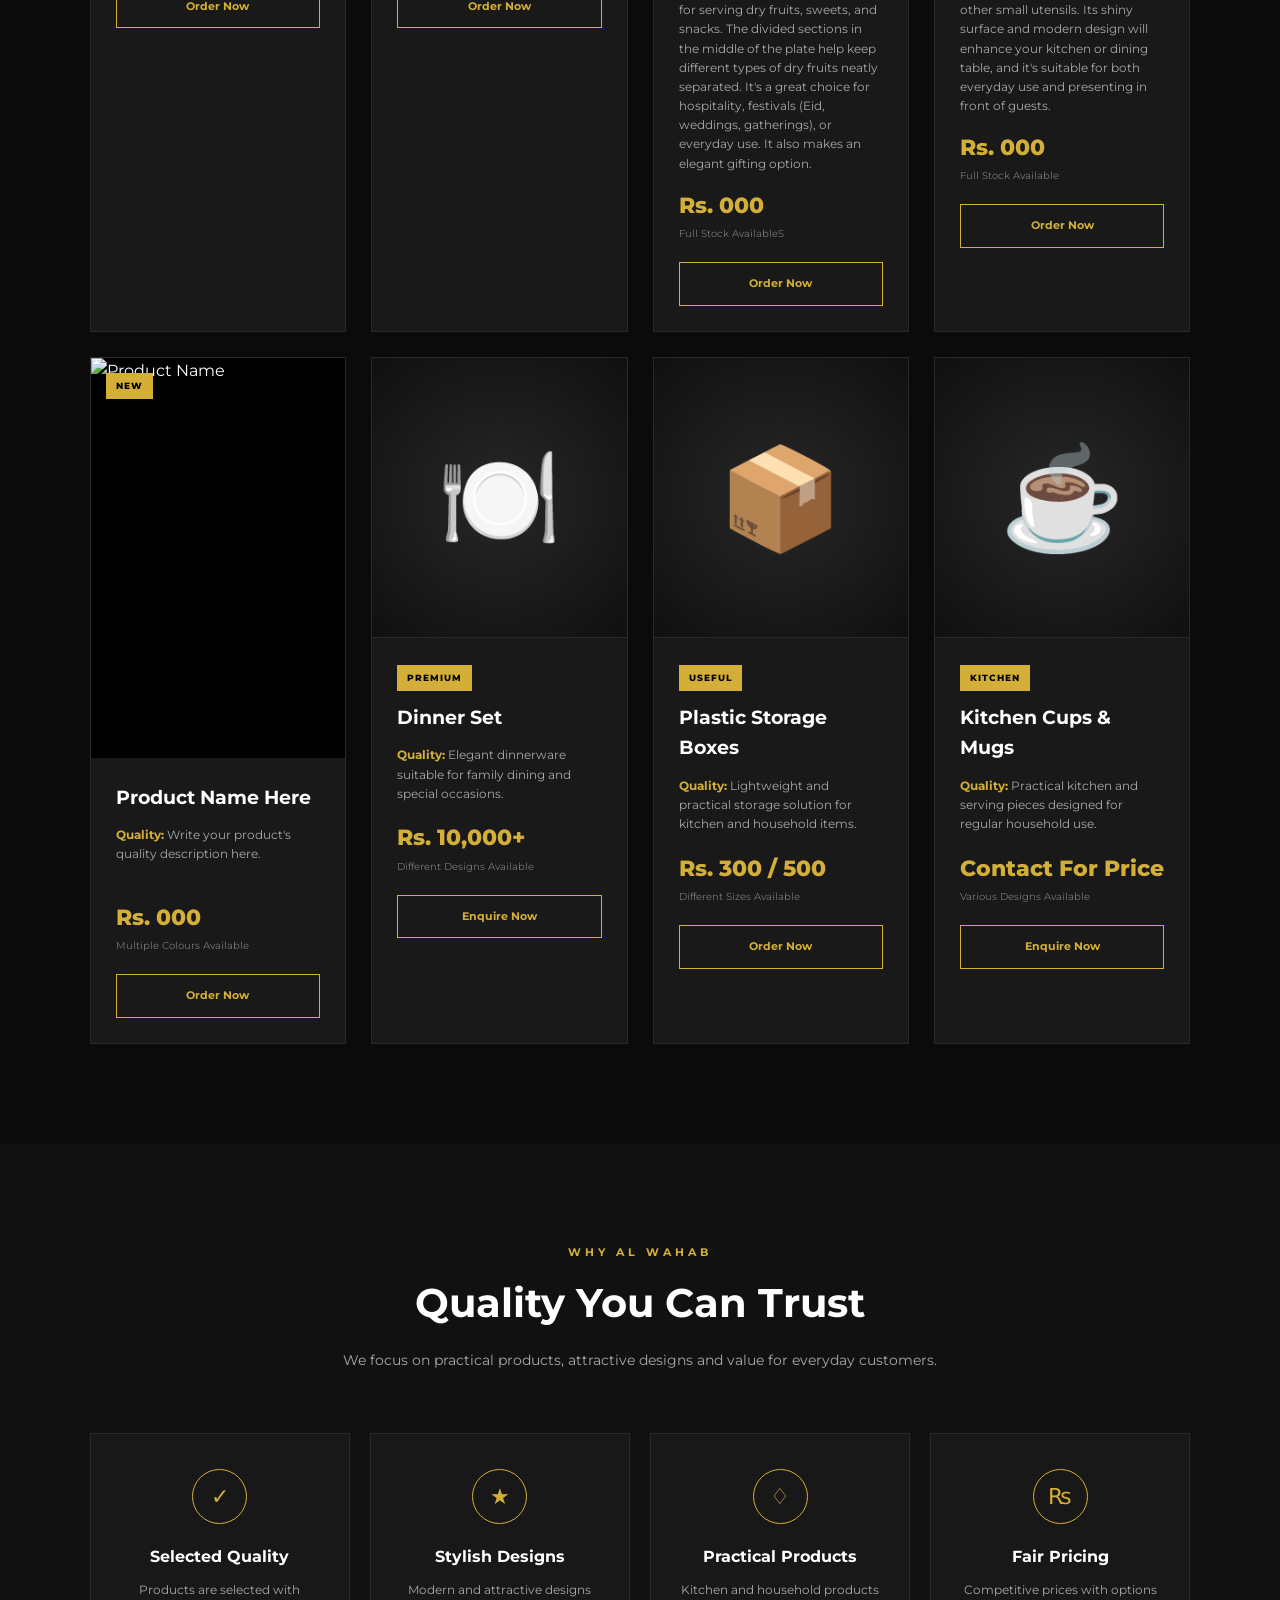
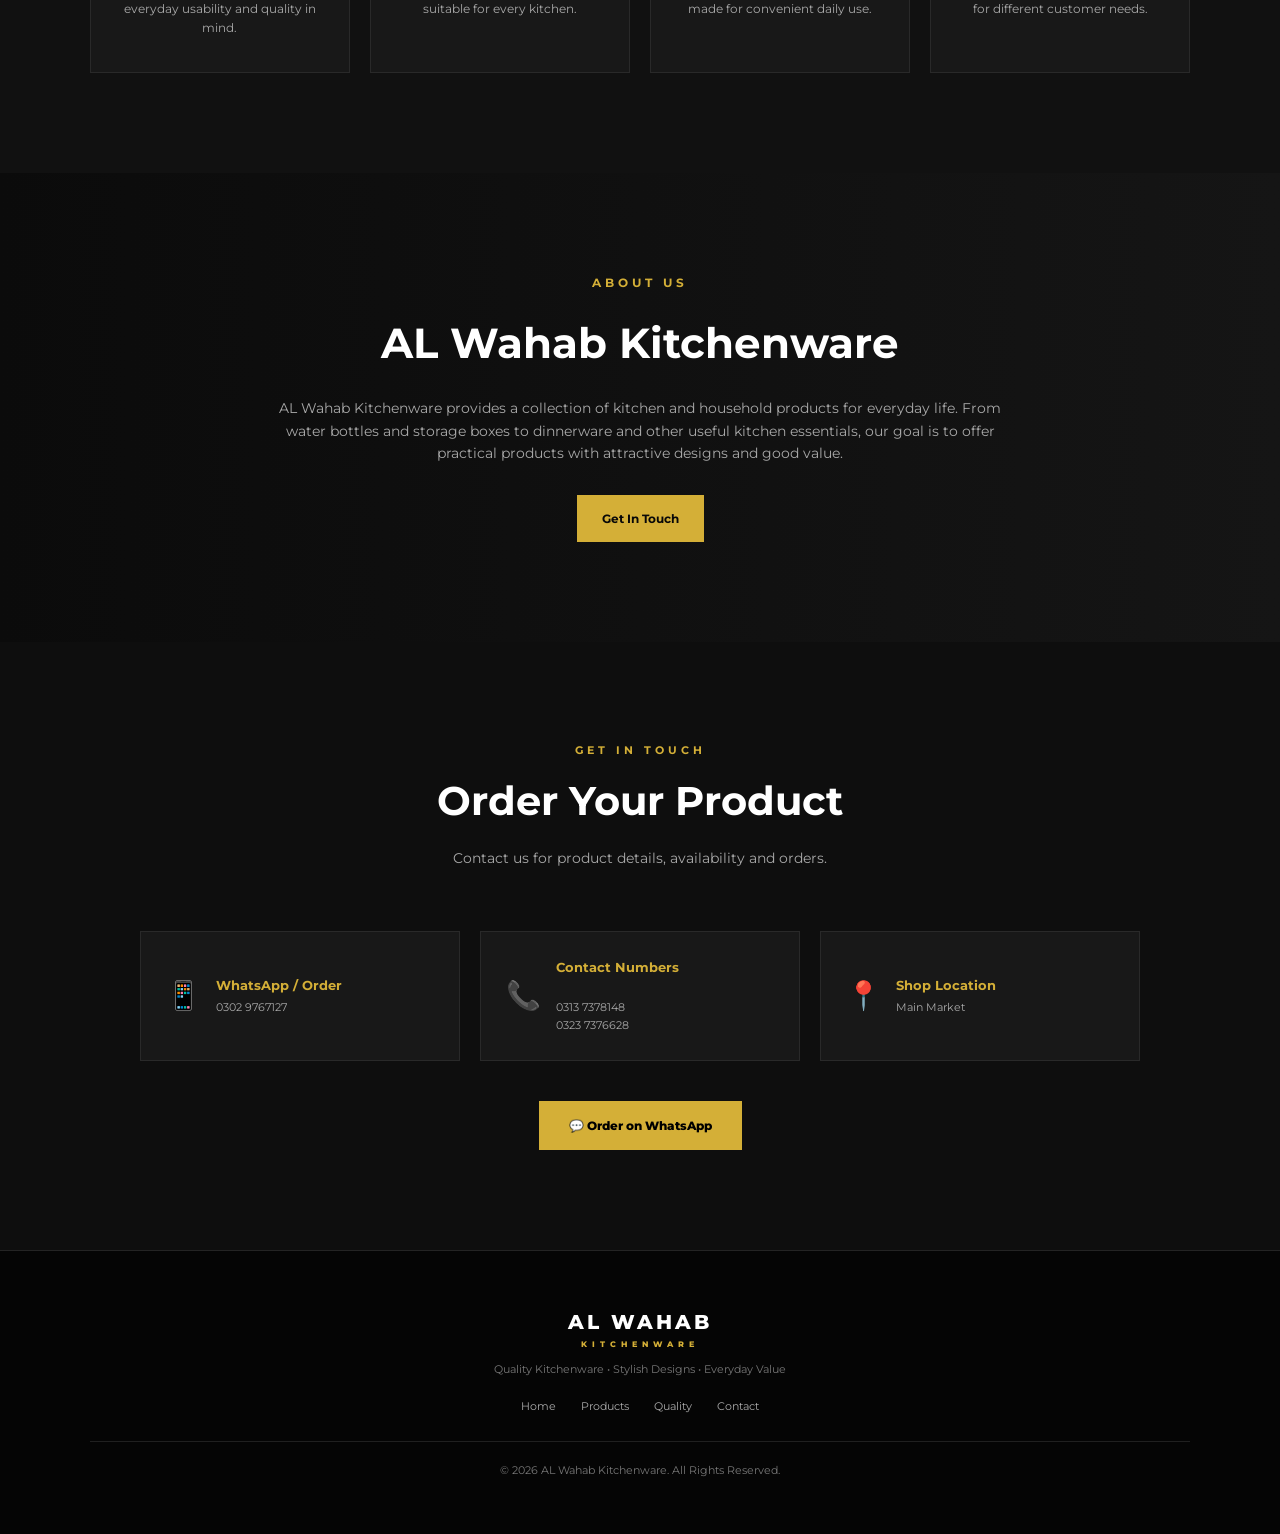
==== commit 6d8c49df: "Add files via upload" ====
--- a/index.html
+++ b/index.html
@@ -224,7 +224,7 @@
         </div>
 
 
-        <!-- PRODUCT 3 -->
+        <!-- PRODUCT  4-->
 
         <div class="product-card">
 
@@ -267,6 +267,699 @@
 
         </div>
 
+        <!-- PRODUCT 5 -->
+<div class="product-card">
+
+    <div class="product-image">
+        <img src="image.webp" alt="Product Name">
+        
+        
+        
+    </div>
+
+    <div class="product-content">
+
+        <h3>
+            Bone China Mug
+        </h3>
+
+        <p class="quality">
+            <strong>Quality:</strong>
+            Timeless fine bone china pieces, crafted for sophistication in every sip.
+        </p>
+
+        <div class="price">
+            Rs. 1150
+        </div>
+
+        <p class="availability">
+            6 Pieces Available
+        </p>
+
+        <a href="#contact" class="order-button">
+            Order Now
+        </a>
+
+    </div>
+
+</div>
+
+<!-- PRODUCT 4 -->
+<div class="product-card">
+
+    <div class="product-image">
+        <img src="bone-china-cup-saucer-set-500x500.webp" alt="Product Name">
+        
+           
+        
+    </div>
+
+    <div class="product-content">
+
+        <h3>
+            Bone China Cup Saucer Set 
+        </h3>
+
+        <p class="quality">
+            <strong>Quality:</strong>
+            Elegant ceramic cup & saucer set — perfect for tea, coffee, or gifting.
+        </p>
+
+        <div class="price">
+            Rs. 4500
+        </div>
+
+        <p class="availability">
+            6 Pieces Cup 
+            6 Pieces Saucer
+        </p>
+
+        <a href="#contact" class="order-button">
+            Order Now
+        </a>
+
+    </div>
+
+</div>
+
+
+
+
+<!-- PRODUCT 6-->
+<div class="product-card">
+
+    <div class="product-image">
+
+        <img src="71oXZF2HE0L._AC_SL1500_.jpg" alt="Product Name">
+
+        
+            
+            
+        
+    </div>
+
+    <div class="product-content">
+
+        <h3>Fine Bone china Tea Cup
+            
+        </h3>
+
+        <p class="quality">
+            <strong>Quality:</strong>
+            fine Bone China Cup Elegant Fine Bone China Cups With A Delicate 
+            Luxurious Finish
+        </p>
+
+        <div class="price">
+            Rs. 1250
+        </div>
+
+        <p class="availability">
+            6 pieces Available
+        </p>
+
+        <a href="#contact" class="order-button">
+            Order Now
+        </a>
+
+    </div>
+
+</div>
+
+<!-- PRODUCT 7 -->
+<div class="product-card">
+
+    <div class="product-image">
+        <img src="95c26a327f63d561587b653b2f86a242.png_720x720q80.png_.webp" alt="Product Name">
+        
+            
+        
+    </div>
+
+    <div class="product-content">
+
+        <h3>
+            Printed Malamine double Glazed Dinner Set
+        </h3>
+
+        <p class="quality">
+            <strong>Quality:</strong>
+            Double-glazed finish – two coats of glaze fired at high temperature for superior durability and a lustrous shine
+        </p>
+
+        <div class="price">
+            Rs. 17000
+        </div>
+
+        <p class="availability">
+            84 Pieces Dinner Set
+        </p>
+
+        <a href="#contact" class="order-button">
+            Order Now
+        </a>
+
+    </div>
+
+</div>
+
+<!-- PRODUCT 8 -->
+<div class="product-card">
+
+    <div class="product-image">
+        <img src="WhatsApp Image 2026-08-23 at 6.59.49 PM.jpeg" alt="Product Name">
+        
+        
+        
+    </div>
+
+    <div class="product-content">
+
+        <h3>
+            Corrole
+            Tea Set
+        </h3>
+
+        <p class="quality">
+            <strong>Quality:</strong>
+            Corrole Tea Set – Stylish, elegant, durable, and perfect for everyday use or special occasions.
+        </p>
+
+        <div class="price">
+            Rs. 9350
+        </div>
+
+        <p class="availability">
+            24 Pieces Tea Set
+        </p>
+
+        <a href="#contact" class="order-button">
+            Order Now
+        </a>
+
+    </div>
+
+</div>
+
+<!-- PRODUCT 9---- -->
+<div class="product-card">
+
+    <div class="product-image">
+        <img src="e5a0f3dedfcf08d43489985d6a696f63.png_720x720q80.png" alt="Product Name">
+        
+          
+      
+    </div>
+
+    <div class="product-content">
+
+        <h3>
+            Printed Melamine Double-glazed Dinner Set
+        </h3>
+
+        <p class="quality">
+            <strong>Quality:</strong>
+            Double Glazed Dinner Set – Elegant, durable, and perfect for everyday dining or special occasions.s
+        </p>
+
+        <div class="price">
+            Rs. 17000
+        </div>
+
+        <p class="availability">
+            84 Pieces Dinner Set
+        </p>
+
+        <a href="#contact" class="order-button">
+            Order Now
+        </a>
+
+    </div>
+
+</div>
+
+<!-- PRODUCT 4 -->
+<div class="product-card">
+
+    <div class="product-image">
+        <img src="IMG_3550.webp" alt="Product Name">
+        
+           
+        
+    </div>
+
+    <div class="product-content">
+
+        <h3>
+            Cutlery Set 
+        </h3>
+
+        <p class="quality">
+            <strong>Quality:</strong>
+            Premium quality cutlery set with an elegant and modern design.
+             Made for everyday dining as well as special occasions.
+             Durable, easy to clean, and comfortable to use.
+              A perfect addition to any kitchen or dining table.
+        </p>
+
+        <div class="price">
+            Rs. 3100
+        </div>
+
+        <p class="availability">
+            29 Pice with Stand 
+        </p>
+
+        <a href="#contact" class="order-button">
+            Order Now
+        </a>
+
+    </div>
+
+</div>
+
+<!-- PRODUCT 4 -->
+<div class="product-card">
+
+    <div class="product-image">
+        <img src="WhatsApp-Image-2025-02-01-at-14.32.29.jpeg" alt="Product Name">
+        
+        
+        
+    </div>
+
+    <div class="product-content">
+
+        <h3>
+            Cutlery Set
+        </h3>
+
+        <p class="quality">
+            <strong>Quality:</strong>
+            Premium Cutlery Set — elegant design, durable quality,
+             and perfect for everyday dining.
+        </p>
+
+        <div class="price">
+            Rs. 3100
+        </div>
+
+        <p class="availability">
+            29 Pice with Stand
+        </p>
+
+        <a href="#contact" class="order-button">
+            Order Now
+        </a>
+
+    </div>
+
+</div>
+
+<!-- PRODUCT 4 -->
+<div class="product-card">
+
+    <div class="product-image">
+        <img src="81JMbLhNE9L._SL1500_.jpg" alt="Product Name">
+       
+            
+        
+    </div>
+
+    <div class="product-content">
+
+        <h3>
+            Cutlery Set
+        </h3>
+
+        <p class="quality">
+            <strong>Quality:</strong>
+            Elegant Cutlery Set with premium quality, stylish design,
+             and durable finish—perfect for every dining occasion.
+        </p>
+
+        <div class="price">
+            Rs. 3100
+        </div>
+
+        <p class="availability">
+            29 Pice with Stand
+        </p>
+
+        <a href="#contact" class="order-button">
+            Order Now
+        </a>
+
+    </div>
+
+</div>
+
+<!-- PRODUCT 4 -->
+<div class="product-card">
+
+    <div class="product-image">
+        <img src="ss-lemon-fiive-star-jug-set-with-glass-1000x1000.webp" alt="Product Name">
+       
+          
+        
+    </div>
+
+    <div class="product-content">
+
+        <h3>
+              Indian Jug Set 
+        </h3>
+
+        <p class="quality">
+            <strong>Quality:</strong>
+            Indian Jug Set – Stylish, durable, and perfect for serving water,
+             juice, and other beverages.
+        </p>
+
+        <div class="price">
+            Rs. 3500
+        </div>
+
+        <p class="availability">
+            One Jug 6 Glass
+        </p>
+
+        <a href="#contact" class="order-button">
+            Order Now
+        </a>
+
+    </div>
+
+</div>
+
+<!-- PRODUCT 4 -->
+<div class="product-card">
+
+    <div class="product-image">
+        <img src="3i8tE73i_3ea8168de9fc439aad9c41f507c8f8cf.jpg" alt="Product Name">
+        
+            
+        
+    </div>
+
+    <div class="product-content">
+
+        <h3>
+            Indian Jug Set
+        </h3>
+
+        <p class="quality">
+            <strong>Quality:</strong>
+            Indian Jug Set – Elegant design, premium quality,
+             and perfect for everyday use and special occasions.
+        </p>
+
+        <div class="price">
+            Rs. 3500
+        </div>
+
+        <p class="availability">
+            One Jug 6 Glass
+        </p>
+
+        <a href="#contact" class="order-button">
+            Order Now
+        </a>
+
+    </div>
+
+</div>
+
+
+
+<!-- PRODUCT 4 -->
+<div class="product-card">
+
+    <div class="product-image">
+        <img src="decent-jugs-1000x1000.webp" alt="Product Name">
+        
+          
+        
+    </div>
+
+    <div class="product-content">
+
+        <h3>
+            Indian Jug Set
+        </h3>
+
+        <p class="quality">
+            <strong>Quality:</strong>
+            Indian Jug Set – Beautiful design, excellent quality,
+             and ideal for serving drinks in style.
+        </p>
+
+        <div class="price">
+            Rs. 3500
+        </div>
+
+        <p class="availability">
+            One Jug 6 Glass
+        </p>
+
+        <a href="#contact" class="order-button">
+            Order Now
+        </a>
+
+    </div>
+
+</div>
+
+<!-- PRODUCT 4 -->
+<div class="product-card">
+
+    <div class="product-image">
+        <img src="WhatsApp Image 2026-08-24 at 6.34.43 PM.jpeg" alt="Product Name">
+        
+            
+        
+    </div>
+
+    <div class="product-content">
+
+        <h3>
+             Indian Steel Mug
+        </h3>
+
+        <p class="quality">
+            <strong>Quality:</strong>
+            Write your product's quality description here.Indian Steel Mug – Durable, 
+            stylish, and perfect for everyday use.>
+
+        <div class="price">
+            Rs. 600
+        </div>
+
+        <p class="availability">
+                Full Stock Available
+        </p>
+
+        <a href="#contact" class="order-button">
+            Order Now
+        </a>
+
+    </div>
+
+</div>
+
+<!-- PRODUCT 4 -->
+<div class="product-card">
+
+    <div class="product-image">
+        <img src="WhatsApp Image 2026-08-25 at 10.44.05 AM.jpeg" alt="Product Name">
+        
+            
+        
+    </div>
+
+    <div class="product-content">
+
+        <h3>
+            Indian Steel Mug
+        </h3>
+
+        <p class="quality">
+            <strong>Quality:</strong>
+            Indian Steel Mug – Simple design, durable quality,
+             and perfect for home use.
+        </p>
+
+        <div class="price">
+            Rs. 850
+        </div>
+
+        <p class="availability">
+            Full Stock Available
+        </p>
+
+        <a href="#contact" class="order-button">
+            Order Now
+        </a>
+
+    </div>
+
+</div>
+
+<!-- PRODUCT 4 -->
+<div class="product-card">
+
+    <div class="product-image">
+        <img src="WhatsApp Image 2026-08-24 at 6.34.42 PM.jpeg" alt="Product Name">
+        
+            
+        
+    </div>
+
+    <div class="product-content">
+
+        <h3>
+            Indian Steel Mug
+        </h3>
+
+        <p class="quality">
+            <strong>Quality:</strong>
+            Indian Steel Mug – Premium quality, strong,
+             and ideal for daily use.
+        </p>
+
+        <div class="price">
+            Rs. 600
+        </div>
+
+        <p class="availability">
+            Full Stock Available
+        </p>
+
+        <a href="#contact" class="order-button">
+            Order Now
+        </a>
+
+    </div>
+
+</div>
+
+<!-- PRODUCT 4 -->
+<div class="product-card">
+
+    <div class="product-image">
+        <img src="WhatsApp Image 2026-09-03 at 1.57.38 PM.jpeg" alt="Product Name">
+       
+            
+        <
+    
+    </div>
+
+    <div class="product-content">
+
+        <h3>
+           Pressed Glass Dry Fruit Tray
+            
+        </h3>
+
+        <p class="quality">
+            <strong>Quality:</strong>
+            This beautiful round plate with an elegant crystal cut design will not only enhance the beauty of your home but also make serving your guests special. Its refined patterns and stylish scalloped edges make it perfect for serving dry fruits, sweets, and snacks. The divided sections in the middle of the plate help keep different types of dry fruits neatly separated.
+It's a great choice for hospitality, festivals (Eid, weddings, gatherings), or everyday use. It also makes an elegant gifting option.
+        </p>
+
+        <div class="price">
+            Rs. 000
+        </div>
+
+        <p class="availability">
+            Full Stock AvailableS
+        </p>
+
+        <a href="#contact" class="order-button">
+            Order Now
+        </a>
+
+    </div>
+
+</div>
+
+<!-- PRODUCT 4 -->
+<div class="product-card">
+
+    <div class="product-image">
+        <img src="WhatsApp Image 2026-09-03 at 2.31.36 PM.jpeg" alt="Product Name">
+        
+            
+        
+    </div>
+
+    <div class="product-content">
+
+        <h3>
+            Sppoon Stand Utensil Holder.
+        </h3>
+
+        <p class="quality">
+            <strong>Quality:</strong>
+            This beautiful and sturdy stainless steel holder is a great choice for organizing your kitchen and adding to its beauty.
+             Its strong build and elegant design make it perfect for holding spoons, forks, chopsticks, and other small utensils.
+             Its shiny surface and modern design will enhance your kitchen or dining table,
+             and it's suitable for both everyday use and presenting in front of guests.
+        </p>
+
+        <div class="price">
+            Rs. 000
+        </div>
+
+        <p class="availability">
+            Full Stock Available
+    
+        </p>
+
+        <a href="#contact" class="order-button">
+            Order Now
+        </a>
+
+    </div>
+
+</div>
+
+<!-- PRODUCT 4 -->
+<div class="product-card">
+
+    <div class="product-image">
+        <img src="your_image_name.jpg" alt="Product Name">
+        <span class="product-tag">
+            NEW
+        </span>
+    </div>
+
+    <div class="product-content">
+
+        <h3>
+            Product Name Here
+        </h3>
+
+        <p class="quality">
+            <strong>Quality:</strong>
+            Write your product's quality description here.
+        </p>
+
+        <div class="price">
+            Rs. 000
+        </div>
+
+        <p class="availability">
+            Multiple Colours Available
+        </p>
+
+        <a href="#contact" class="order-button">
+            Order Now
+        </a>
+
+    </div>
+
+</div>
 
         <!-- PRODUCT 4 -->
 
--- a/style.css
+++ b/style.css
@@ -392,7 +392,7 @@
     display: grid;
 
     grid-template-columns:
-        repeat(3, 1fr);
+        repeat(4, 1fr);
 
     gap: 25px;
 }
@@ -419,11 +419,11 @@
 }
 
 .product-image {
-    height: 280px;
+    height: 400px;
 
     position: relative;
 
-    background: #f2f2f2;
+    background:  #000;
 
     overflow: hidden;
 }
@@ -432,7 +432,7 @@
     width: 100%;
     height: 100%;
 
-    object-fit: cover;
+    object-fit: contain;
 
     transition: 0.5s;
 }
@@ -839,7 +839,7 @@
 
     .product-grid {
         grid-template-columns:
-            repeat(2, 1fr);
+            repeat(4, 1fr);
     }
 
     .quality-grid {
